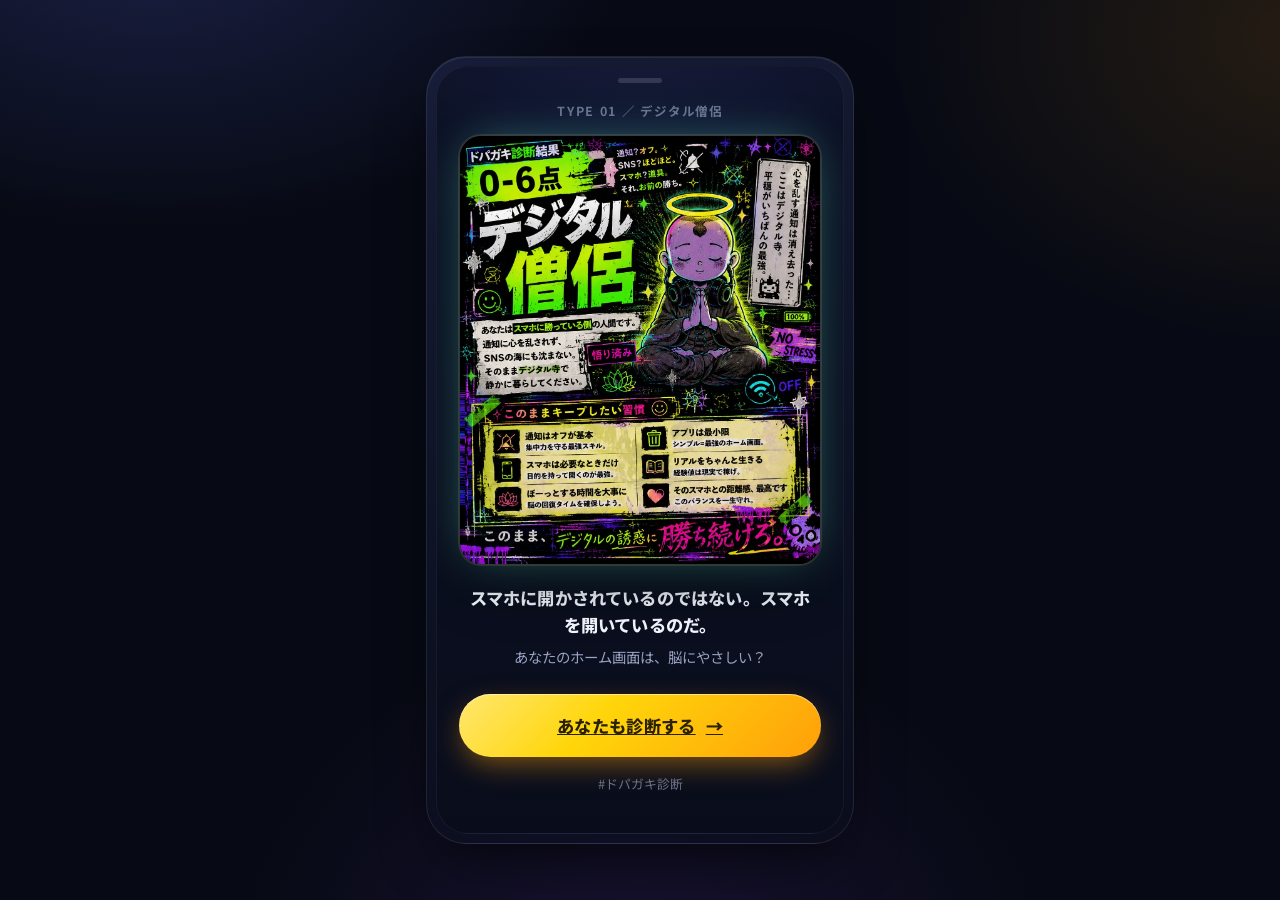
==== s/0.html @ 2a2da7fa "共有で結果画像を表示＋UI刷新＋僧侶の共有文を変更 - タイプ別シェアページ s/0-3.html を追加（結果画像OGPでSNSサムネ表示） - OGPカード og-result-*.jpg（120" ====
<!DOCTYPE html>
<html lang="ja">
<head>
  <meta charset="UTF-8" />
  <meta name="viewport" content="width=device-width, initial-scale=1.0" />
  <title>私は【デジタル僧侶】でした｜ドパガキ診断</title>
  <meta name="description" content="スマホに開かされているのではない。スマホを開いているのだ。 あなたのホーム画面は、脳にやさしい？全8問・約1分で診断。" />

  <!-- OGP / Twitterカード（このタイプの結果画像をサムネ表示） -->
  <meta property="og:type" content="article" />
  <meta property="og:title" content="私は【デジタル僧侶】でした｜ドパガキ診断" />
  <meta property="og:description" content="スマホに開かされているのではない。スマホを開いているのだ。 あなたのホーム画面は、脳にやさしい？全8問・約1分で診断。" />
  <meta property="og:url" content="https://tmk4men.github.io/dopagaki-shindan/s/0.html" />
  <meta property="og:image" content="https://tmk4men.github.io/dopagaki-shindan/og-result-0.jpg" />
  <meta property="og:image:type" content="image/jpeg" />
  <meta property="og:image:width" content="1200" />
  <meta property="og:image:height" content="630" />
  <meta property="og:site_name" content="ドパガキ診断" />
  <meta name="twitter:card" content="summary_large_image" />
  <meta name="twitter:title" content="私は【デジタル僧侶】でした｜ドパガキ診断" />
  <meta name="twitter:description" content="スマホに開かされているのではない。スマホを開いているのだ。 あなたのホーム画面は、脳にやさしい？全8問・約1分で診断。" />
  <meta name="twitter:image" content="https://tmk4men.github.io/dopagaki-shindan/og-result-0.jpg" />

  <link rel="preconnect" href="https://fonts.googleapis.com" />
  <link rel="preconnect" href="https://fonts.gstatic.com" crossorigin />
  <link href="https://fonts.googleapis.com/css2?family=Noto+Sans+JP:wght@400;500;700;900&display=swap" rel="stylesheet" />
  <link rel="stylesheet" href="../style.css" />
</head>
<body>
  <div class="phone-frame">
    <main class="app">
      <section class="screen screen--share">
        <span class="result-type-tag">TYPE 01 ／ デジタル僧侶</span>
        <div class="result-image-wrap" data-type="0">
          <img class="result-image" src="../result-0.jpg" alt="診断結果：デジタル僧侶" />
        </div>
        <p class="share-line">スマホに開かされているのではない。スマホを開いているのだ。</p>
        <p class="share-sub">あなたのホーム画面は、脳にやさしい？</p>
        <div class="result-actions">
          <a class="btn btn--primary" href="../index.html" style="text-align:center">あなたも診断する</a>
        </div>
        <p class="share-foot">#ドパガキ診断</p>
      </section>
    </main>
  </div>
</body>
</html>
---- style.css ----
/* ============================================
   ドパガキ診断 - style.css
   スマホファースト / プレミアムダークUI
   ============================================ */

:root {
  /* 背景・サーフェス */
  --bg: #070a14;
  --bg-soft: #0c1124;
  --surface: rgba(255, 255, 255, 0.045);
  --surface-2: rgba(255, 255, 255, 0.07);
  --border: rgba(255, 255, 255, 0.09);
  --border-strong: rgba(255, 255, 255, 0.16);

  /* アクセント */
  --accent: #ffd60a;
  --accent-2: #ff9f0a;
  --accent-grad: linear-gradient(135deg, #ffe770 0%, #ffd60a 38%, #ff9f0a 100%);
  --danger: #ff453a;

  /* テキスト */
  --text: #f4f6ff;
  --text-dim: #9aa3c4;
  --text-mute: #69718f;

  /* 形状・影 */
  --radius: 22px;
  --radius-sm: 15px;
  --shadow: 0 24px 60px -18px rgba(0, 0, 0, 0.75);
  --shadow-soft: 0 12px 32px -12px rgba(0, 0, 0, 0.6);
}

* {
  box-sizing: border-box;
  margin: 0;
  padding: 0;
}

html,
body {
  height: 100%;
}

body {
  font-family: "Noto Sans JP", "Hiragino Kaku Gothic ProN", "Hiragino Sans",
    -apple-system, BlinkMacSystemFont, "Segoe UI", Roboto, sans-serif;
  background:
    radial-gradient(820px 520px at 12% -8%, rgba(96, 110, 240, 0.22), transparent 58%),
    radial-gradient(760px 560px at 102% 4%, rgba(255, 159, 10, 0.12), transparent 55%),
    radial-gradient(700px 720px at 50% 116%, rgba(132, 68, 232, 0.16), transparent 60%),
    var(--bg);
  background-attachment: fixed;
  color: var(--text);
  min-height: 100%;
  display: flex;
  align-items: center;
  justify-content: center;
  padding: 20px 16px;
  line-height: 1.7;
  -webkit-font-smoothing: antialiased;
  text-rendering: optimizeLegibility;
}

/* ============================================
   端末風フレーム
   ============================================ */
.phone-frame {
  width: 100%;
  max-width: 428px;
  padding: 9px;
  border-radius: 40px;
  background: linear-gradient(165deg, rgba(34, 42, 80, 0.55), rgba(10, 14, 28, 0.6));
  border: 1px solid var(--border);
  box-shadow: var(--shadow), inset 0 1px 0 rgba(255, 255, 255, 0.08);
  -webkit-backdrop-filter: blur(22px);
  backdrop-filter: blur(22px);
}

.app {
  position: relative;
  width: 100%;
  min-height: 76vh;
  padding: 26px 14px 16px;
  border-radius: 32px;
  background:
    radial-gradient(120% 80% at 50% -20%, rgba(86, 98, 210, 0.16), transparent 55%),
    linear-gradient(180deg, #0d1227 0%, #090d1b 100%);
  border: 1px solid rgba(255, 255, 255, 0.05);
  overflow: hidden;
}

/* 上部のつまみ（モダンなシート風） */
.app::before {
  content: "";
  position: absolute;
  top: 11px;
  left: 50%;
  transform: translateX(-50%);
  width: 44px;
  height: 5px;
  border-radius: 999px;
  background: rgba(255, 255, 255, 0.14);
}

/* ============================================
   画面切り替え
   ============================================ */
.screen {
  width: 100%;
}

.screen[hidden] {
  display: none;
}

@keyframes fadeUp {
  from {
    opacity: 0;
    transform: translateY(16px);
  }
  to {
    opacity: 1;
    transform: translateY(0);
  }
}

.is-active,
.screen:not([hidden]) {
  animation: fadeUp 0.45s cubic-bezier(0.22, 0.9, 0.3, 1) both;
}

/* ============================================
   スタート画面
   ============================================ */
.screen--start {
  text-align: center;
  padding: 14px 18px 30px;
  position: relative;
}

/* 通知バッジ風の浮遊デコ */
.badge-deco {
  position: relative;
  height: 0;
}

.badge {
  position: absolute;
  display: inline-flex;
  align-items: center;
  justify-content: center;
  min-width: 32px;
  height: 32px;
  padding: 0 9px;
  background: linear-gradient(180deg, #ff6a5e, var(--danger));
  color: #fff;
  font-weight: 800;
  font-size: 0.82rem;
  border-radius: 999px;
  box-shadow: 0 6px 18px rgba(255, 69, 58, 0.5),
    inset 0 1px 0 rgba(255, 255, 255, 0.4);
  animation: pop 2.6s ease-in-out infinite;
}

.badge--1 {
  left: 7%;
  top: 2px;
  animation-delay: 0s;
}
.badge--2 {
  right: 9%;
  top: 0;
  animation-delay: 0.7s;
}
.badge--3 {
  right: 33%;
  top: 38px;
  animation-delay: 1.4s;
}

@keyframes pop {
  0%,
  100% {
    transform: scale(1) translateY(0);
  }
  50% {
    transform: scale(1.16) translateY(-3px);
  }
}

.kicker {
  display: inline-block;
  margin-top: 82px;
  padding: 6px 15px;
  font-size: 0.74rem;
  font-weight: 700;
  letter-spacing: 0.16em;
  color: var(--accent);
  background: rgba(255, 214, 10, 0.1);
  border: 1px solid rgba(255, 214, 10, 0.28);
  border-radius: 999px;
}

.title {
  font-size: 2.75rem;
  font-weight: 900;
  letter-spacing: 0.01em;
  line-height: 1.1;
  margin: 16px 0 18px;
}

.title__accent {
  position: relative;
  background: var(--accent-grad);
  -webkit-background-clip: text;
  background-clip: text;
  -webkit-text-fill-color: transparent;
  color: transparent;
}

.title__accent::after {
  content: "";
  position: absolute;
  top: -6px;
  right: -15px;
  width: 13px;
  height: 13px;
  background: var(--danger);
  border-radius: 50%;
  box-shadow: 0 0 14px var(--danger);
  animation: pop 2.6s ease-in-out infinite;
}

.main-copy {
  font-size: 1.16rem;
  font-weight: 700;
  margin-bottom: 14px;
}

.sub-copy {
  font-size: 0.97rem;
  color: var(--text-dim);
  margin-bottom: 34px;
}

.meta-note {
  margin-top: 16px;
  font-size: 0.82rem;
  color: var(--text-mute);
  letter-spacing: 0.02em;
}

/* ============================================
   ボタン共通
   ============================================ */
.btn {
  display: inline-block;
  width: 100%;
  border: none;
  border-radius: 999px;
  font-size: 1.08rem;
  font-weight: 800;
  letter-spacing: 0.02em;
  padding: 17px 20px;
  cursor: pointer;
  transition: transform 0.12s cubic-bezier(0.3, 0.8, 0.3, 1),
    box-shadow 0.2s ease, filter 0.2s ease;
  -webkit-tap-highlight-color: transparent;
}

.btn:active {
  transform: scale(0.965);
}

.btn:focus-visible {
  outline: 3px solid var(--accent);
  outline-offset: 3px;
}

.btn--primary {
  position: relative;
  color: #2a2100;
  background: var(--accent-grad);
  box-shadow: 0 10px 30px -6px rgba(255, 159, 10, 0.55),
    inset 0 1px 0 rgba(255, 255, 255, 0.5);
}

.btn--primary::after {
  content: "→";
  margin-left: 10px;
  font-weight: 900;
}

.btn--primary:hover {
  filter: brightness(1.05);
  box-shadow: 0 14px 38px -6px rgba(255, 159, 10, 0.7),
    inset 0 1px 0 rgba(255, 255, 255, 0.5);
}

/* ============================================
   質問画面
   ============================================ */
.screen--quiz {
  padding: 6px 6px 4px;
}

.quiz-header {
  display: flex;
  align-items: center;
  gap: 13px;
  margin-bottom: 20px;
  padding: 0 6px;
}

.progress {
  flex: 1;
  height: 10px;
  background: rgba(255, 255, 255, 0.07);
  border-radius: 999px;
  overflow: hidden;
  box-shadow: inset 0 1px 2px rgba(0, 0, 0, 0.4);
}

.progress__bar {
  height: 100%;
  width: 12.5%;
  background: var(--accent-grad);
  border-radius: 999px;
  box-shadow: 0 0 12px rgba(255, 184, 10, 0.6);
  transition: width 0.45s cubic-bezier(0.22, 0.9, 0.3, 1);
}

.quiz-count {
  font-size: 0.92rem;
  font-weight: 800;
  color: var(--text-mute);
  white-space: nowrap;
}

.quiz-count #current-num {
  color: var(--accent);
  font-size: 1.22rem;
}

.card {
  position: relative;
  background: linear-gradient(180deg, var(--surface-2), var(--surface));
  border: 1px solid var(--border);
  border-radius: var(--radius);
  padding: 24px 19px 22px;
  box-shadow: var(--shadow-soft);
  -webkit-backdrop-filter: blur(8px);
  backdrop-filter: blur(8px);
}

/* 戻るボタン */
.back-btn {
  background: transparent;
  border: none;
  color: var(--text-mute);
  font-size: 0.9rem;
  font-weight: 700;
  padding: 4px 4px 12px;
  margin: -4px 0 2px;
  cursor: pointer;
  -webkit-tap-highlight-color: transparent;
  transition: color 0.15s ease, transform 0.1s ease;
}

.back-btn[hidden] {
  display: none;
}

.back-btn:hover {
  color: var(--accent);
}

.back-btn:active {
  transform: scale(0.94);
}

.back-btn:focus-visible {
  outline: 3px solid var(--accent);
  outline-offset: 2px;
  border-radius: 8px;
}

.card__q-label {
  display: inline-block;
  background: var(--accent-grad);
  color: #2a2100;
  font-weight: 900;
  font-size: 0.86rem;
  letter-spacing: 0.04em;
  padding: 4px 15px;
  border-radius: 999px;
  margin-bottom: 16px;
  box-shadow: 0 4px 14px -4px rgba(255, 159, 10, 0.6);
}

.card__question {
  font-size: 1.32rem;
  font-weight: 800;
  line-height: 1.5;
  margin-bottom: 22px;
  letter-spacing: 0.01em;
}

/* 選択肢 */
.options {
  display: flex;
  flex-direction: column;
  gap: 11px;
  counter-reset: opt;
}

.option {
  position: relative;
  display: flex;
  align-items: center;
  gap: 13px;
  width: 100%;
  text-align: left;
  background: linear-gradient(180deg, rgba(255, 255, 255, 0.05), rgba(255, 255, 255, 0.018));
  color: var(--text);
  border: 1px solid var(--border);
  border-radius: var(--radius-sm);
  padding: 15px 16px;
  font-size: 1rem;
  font-weight: 600;
  line-height: 1.45;
  cursor: pointer;
  transition: transform 0.12s ease, border-color 0.18s ease,
    background 0.18s ease, box-shadow 0.18s ease;
  -webkit-tap-highlight-color: transparent;
}

/* A/B/C/D マーカー */
.option::before {
  counter-increment: opt;
  content: counter(opt, upper-alpha);
  flex: 0 0 auto;
  display: inline-flex;
  align-items: center;
  justify-content: center;
  width: 27px;
  height: 27px;
  border-radius: 9px;
  background: rgba(255, 255, 255, 0.08);
  border: 1px solid var(--border);
  font-size: 0.82rem;
  font-weight: 800;
  color: var(--text-dim);
  transition: all 0.18s ease;
}

.option:hover {
  border-color: rgba(255, 214, 10, 0.45);
  background: linear-gradient(180deg, rgba(255, 214, 10, 0.08), rgba(255, 255, 255, 0.02));
  transform: translateY(-1px);
}

.option:active,
.option.is-pressed {
  transform: scale(0.985);
  background: var(--accent-grad);
  color: #2a2100;
  border-color: transparent;
  box-shadow: 0 10px 26px -8px rgba(255, 159, 10, 0.6);
}

.option.is-pressed::before,
.option:active::before {
  background: rgba(42, 33, 0, 0.18);
  border-color: transparent;
  color: #2a2100;
}

.option:focus-visible {
  outline: 3px solid var(--accent);
  outline-offset: 2px;
}

/* ============================================
   結果画面
   ============================================ */
.screen--result {
  padding: 6px 6px 18px;
}

.result-type-tag {
  display: block;
  text-align: center;
  font-size: 0.78rem;
  font-weight: 700;
  letter-spacing: 0.14em;
  color: var(--text-mute);
  margin-bottom: 12px;
}

/* 結果画像（タイプごとの1枚絵） */
.result-image-wrap {
  position: relative;
  border-radius: var(--radius);
  overflow: hidden;
  line-height: 0;
  border: 1px solid var(--border-strong);
  box-shadow: 0 0 0 1px rgba(255, 214, 10, 0.12),
    0 0 50px -14px var(--type-glow, rgba(255, 214, 10, 0.5)), var(--shadow);
  animation: resultPop 0.6s cubic-bezier(0.18, 1.4, 0.4, 1) both;
}

/* タイプ別グロー */
.result-image-wrap[data-type="0"] { --type-glow: rgba(94, 234, 212, 0.55); }
.result-image-wrap[data-type="1"] { --type-glow: rgba(125, 211, 252, 0.55); }
.result-image-wrap[data-type="2"] { --type-glow: rgba(255, 184, 76, 0.6); }
.result-image-wrap[data-type="3"] { --type-glow: rgba(255, 92, 92, 0.65); }

.result-image {
  display: block;
  width: 100%;
  height: auto;
}

@keyframes resultPop {
  0% {
    opacity: 0;
    transform: scale(0.86) translateY(12px);
  }
  60% {
    opacity: 1;
    transform: scale(1.02);
  }
  100% {
    opacity: 1;
    transform: scale(1) translateY(0);
  }
}

.result-actions {
  display: flex;
  flex-direction: column;
  gap: 11px;
  margin-top: 22px;
}

.btn--share {
  display: inline-flex;
  align-items: center;
  justify-content: center;
  gap: 9px;
  background: #000;
  color: #fff;
  border: 1px solid rgba(255, 255, 255, 0.22);
  box-shadow: var(--shadow-soft);
}

.btn--share .x-logo {
  width: 18px;
  height: 18px;
  fill: #fff;
}

.btn--share:hover {
  background: #15151a;
  border-color: rgba(255, 255, 255, 0.4);
}

.btn--retry {
  background: var(--surface-2);
  color: var(--text);
  border: 1px solid var(--border);
}

.btn--retry:hover {
  background: var(--surface);
  border-color: var(--border-strong);
}

.result-hash {
  text-align: center;
  margin-top: 18px;
  font-weight: 800;
  font-size: 0.95rem;
  letter-spacing: 0.05em;
  background: var(--accent-grad);
  -webkit-background-clip: text;
  background-clip: text;
  -webkit-text-fill-color: transparent;
  color: transparent;
}

/* ============================================
   レスポンシブ（やや大きい画面）
   ============================================ */
@media (min-width: 480px) {
  .title {
    font-size: 3.1rem;
  }
  .card__question {
    font-size: 1.42rem;
  }
}

/* ============================================
   シェア用ランディング（s/N.html）
   ============================================ */
.screen--share {
  padding: 8px 8px 22px;
  text-align: center;
}

.share-line {
  font-size: 1.08rem;
  font-weight: 800;
  line-height: 1.55;
  margin: 20px 6px 6px;
  letter-spacing: 0.01em;
}

.share-sub {
  font-size: 0.9rem;
  color: var(--text-dim);
  margin-bottom: 24px;
}

.share-cta {
  text-align: left;
}

.share-foot {
  margin-top: 16px;
  font-size: 0.8rem;
  color: var(--text-mute);
}

/* モーション控えめ設定を尊重 */
@media (prefers-reduced-motion: reduce) {
  *,
  *::before,
  *::after {
    animation-duration: 0.001ms !important;
    animation-iteration-count: 1 !important;
    transition-duration: 0.001ms !important;
  }
}
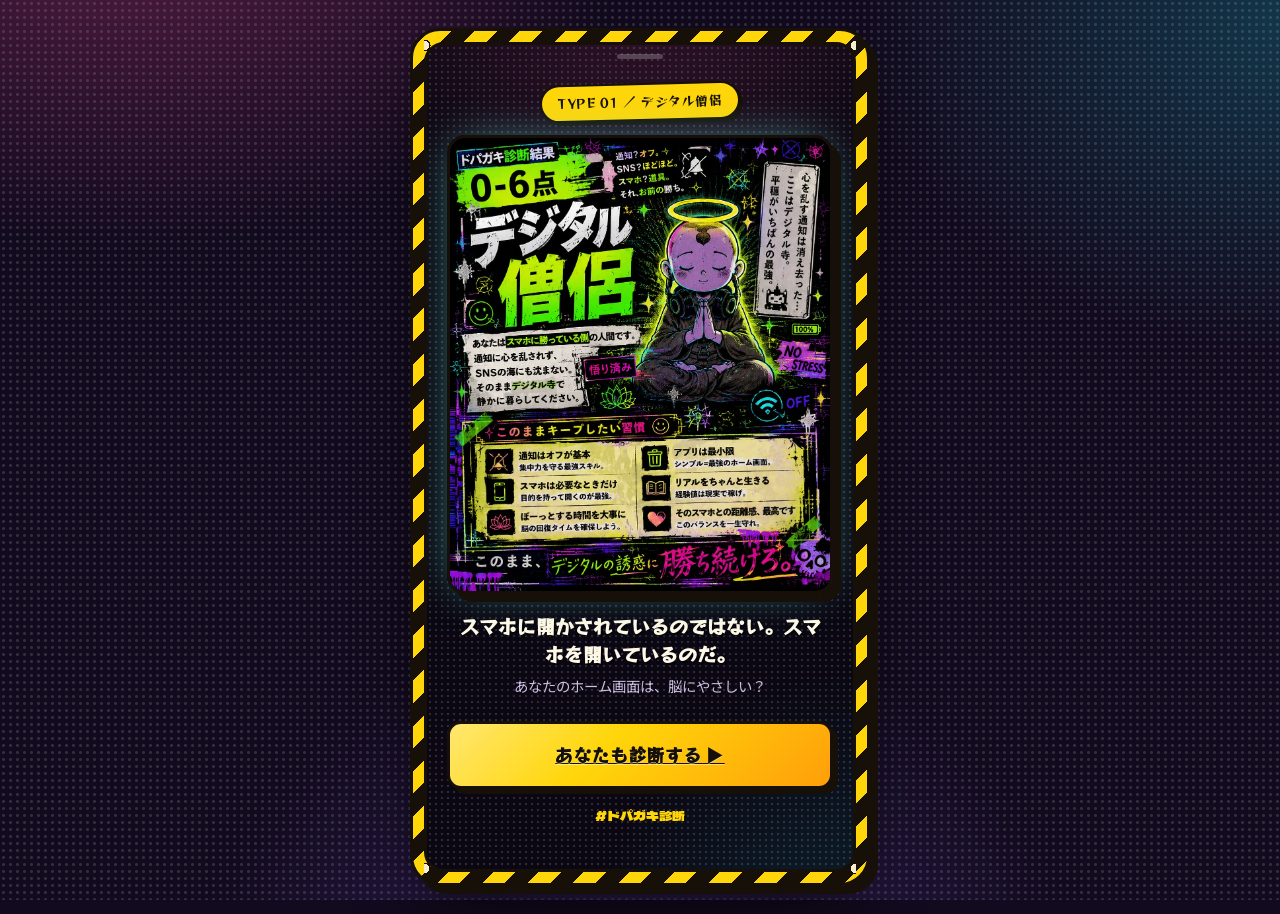
==== commit 470f2ad0: "結果画面にnote導線追加＋UIを劇画ハザード調に全面刷新＋レスポンシブ対応 - 「ドパガキ改善法はこちら」noteボタンを結果画面に追加 - 平面的UIを廃し、警告テープ・網点・厚塗りハードシャドウ" ====
--- a/s/0.html
+++ b/s/0.html
@@ -23,7 +23,7 @@
 
   <link rel="preconnect" href="https://fonts.googleapis.com" />
   <link rel="preconnect" href="https://fonts.gstatic.com" crossorigin />
-  <link href="https://fonts.googleapis.com/css2?family=Noto+Sans+JP:wght@400;500;700;900&display=swap" rel="stylesheet" />
+  <link href="https://fonts.googleapis.com/css2?family=Dela+Gothic+One&family=Reggae+One&family=RocknRoll+One&family=Noto+Sans+JP:wght@400;500;700;900&display=swap" rel="stylesheet" />
   <link rel="stylesheet" href="../style.css" />
 </head>
 <body>
--- a/style.css
+++ b/style.css
@@ -1,33 +1,57 @@
 /* ============================================
    ドパガキ診断 - style.css
-   スマホファースト / プレミアムダークUI
+   劇画ハザード・ポップ / マンガ的マキシマリズム
+   ＝ ごちゃごちゃ・厚塗り・警告テープ・網点
    ============================================ */
 
 :root {
-  /* 背景・サーフェス */
-  --bg: #070a14;
-  --bg-soft: #0c1124;
-  --surface: rgba(255, 255, 255, 0.045);
-  --surface-2: rgba(255, 255, 255, 0.07);
-  --border: rgba(255, 255, 255, 0.09);
-  --border-strong: rgba(255, 255, 255, 0.16);
-
-  /* アクセント */
-  --accent: #ffd60a;
-  --accent-2: #ff9f0a;
-  --accent-grad: linear-gradient(135deg, #ffe770 0%, #ffd60a 38%, #ff9f0a 100%);
-  --danger: #ff453a;
-
-  /* テキスト */
-  --text: #f4f6ff;
-  --text-dim: #9aa3c4;
-  --text-mute: #69718f;
-
-  /* 形状・影 */
-  --radius: 22px;
-  --radius-sm: 15px;
-  --shadow: 0 24px 60px -18px rgba(0, 0, 0, 0.75);
-  --shadow-soft: 0 12px 32px -12px rgba(0, 0, 0, 0.6);
+  /* ---- インク&紙（マンガ誌面） ---- */
+  --ink: #161009;          /* 太い黒インク（warm black） */
+  --ink-soft: #2b2114;
+  --paper: #f6ecd2;        /* クリーム紙 */
+  --paper-2: #fff8e6;
+  --paper-line: #e3d4ad;
+
+  /* ---- どぎついポップ色 ---- */
+  --hazard: #ffd60a;       /* 警告イエロー */
+  --hazard-2: #ff9f0a;     /* オレンジ */
+  --red: #ff2742;          /* 警告レッド */
+  --red-deep: #c40d24;
+  --cyan: #16d6e8;         /* 電子シアン */
+  --pink: #ff4fa3;         /* どぱみんピンク */
+  --purple: #8b5cf6;
+  --lime: #b6ff3c;
+
+  --accent: var(--hazard);
+  --accent-grad: linear-gradient(135deg, #ffe770 0%, #ffd60a 40%, #ff9f0a 100%);
+
+  /* ---- ダーク画面（端末の中身） ---- */
+  --scr-bg: #0a0712;
+  --scr-bg-2: #140a1f;
+  --text: #fff7ea;
+  --text-dim: #cdbfe0;
+  --text-mute: #8d7fa6;
+
+  /* ---- 形・影（厚みのある劇画シャドウ） ---- */
+  --radius: 18px;
+  --radius-sm: 13px;
+  --line: 3px;                                 /* 太い輪郭線 */
+  --hard: 5px 5px 0 var(--ink);               /* ハードシャドウ（ステッカー感） */
+  --hard-lg: 8px 8px 0 var(--ink);
+
+  /* ---- 反復パターン素材 ---- */
+  --tape: repeating-linear-gradient(-45deg,
+      var(--hazard) 0 16px, var(--ink) 16px 32px);
+  --tape-red: repeating-linear-gradient(-45deg,
+      var(--red) 0 16px, #1a1208 16px 32px);
+  --halftone-dark: radial-gradient(rgba(255, 255, 255, 0.14) 1.3px, transparent 1.6px);
+  --halftone-ink: radial-gradient(rgba(22, 16, 9, 0.16) 1.3px, transparent 1.6px);
+
+  --font-display: "Dela Gothic One", "Noto Sans JP", sans-serif;
+  --font-accent: "Reggae One", "Noto Sans JP", sans-serif;
+  --font-pop: "RocknRoll One", "Noto Sans JP", sans-serif;
+  --font-body: "Noto Sans JP", "Hiragino Kaku Gothic ProN", "Hiragino Sans",
+    -apple-system, BlinkMacSystemFont, "Segoe UI", Roboto, sans-serif;
 }
 
 * {
@@ -38,90 +62,104 @@
 
 html,
 body {
-  height: 100%;
+  min-height: 100%;
 }
 
 body {
-  font-family: "Noto Sans JP", "Hiragino Kaku Gothic ProN", "Hiragino Sans",
-    -apple-system, BlinkMacSystemFont, "Segoe UI", Roboto, sans-serif;
-  background:
-    radial-gradient(820px 520px at 12% -8%, rgba(96, 110, 240, 0.22), transparent 58%),
-    radial-gradient(760px 560px at 102% 4%, rgba(255, 159, 10, 0.12), transparent 55%),
-    radial-gradient(700px 720px at 50% 116%, rgba(132, 68, 232, 0.16), transparent 60%),
-    var(--bg);
-  background-attachment: fixed;
+  font-family: var(--font-body);
   color: var(--text);
-  min-height: 100%;
+  line-height: 1.7;
+  -webkit-font-smoothing: antialiased;
+  text-rendering: optimizeLegibility;
+
   display: flex;
   align-items: center;
   justify-content: center;
-  padding: 20px 16px;
-  line-height: 1.7;
-  -webkit-font-smoothing: antialiased;
-  text-rendering: optimizeLegibility;
-}
-
-/* ============================================
-   端末風フレーム
+  padding: clamp(8px, 3vw, 28px);
+
+  /* どぎついマンガ背景：放射グロー＋網点＋ベタ */
+  background-color: #120a1e;
+  background-image:
+    radial-gradient(900px 600px at 10% -10%, rgba(255, 79, 163, 0.28), transparent 56%),
+    radial-gradient(820px 620px at 102% 2%, rgba(22, 214, 232, 0.22), transparent 55%),
+    radial-gradient(760px 760px at 50% 118%, rgba(139, 92, 246, 0.30), transparent 60%),
+    var(--halftone-dark);
+  background-size: auto, auto, auto, 7px 7px;
+  background-attachment: fixed;
+}
+
+/* ============================================
+   端末風フレーム ＝ 警告テープで縁取り
    ============================================ */
 .phone-frame {
+  position: relative;
   width: 100%;
-  max-width: 428px;
-  padding: 9px;
-  border-radius: 40px;
-  background: linear-gradient(165deg, rgba(34, 42, 80, 0.55), rgba(10, 14, 28, 0.6));
-  border: 1px solid var(--border);
-  box-shadow: var(--shadow), inset 0 1px 0 rgba(255, 255, 255, 0.08);
-  -webkit-backdrop-filter: blur(22px);
-  backdrop-filter: blur(22px);
-}
+  max-width: 430px;
+  padding: clamp(8px, 2.4vw, 11px);
+  border-radius: 30px;
+  background: var(--tape);            /* 黄×黒のハザードテープ */
+  border: var(--line) solid var(--ink);
+  box-shadow: var(--hard-lg),
+    0 30px 70px -20px rgba(0, 0, 0, 0.8);
+}
+
+/* フレーム上下のリベット風ドット（左右に振り分け） */
+.phone-frame::before,
+.phone-frame::after {
+  content: "";
+  position: absolute;
+  left: 11px;
+  right: 11px;
+  height: 11px;
+  z-index: 3;
+  pointer-events: none;
+  background:
+    radial-gradient(circle at left center, var(--paper) 0 5px, var(--ink) 5px 6.5px, transparent 6.5px),
+    radial-gradient(circle at right center, var(--paper) 0 5px, var(--ink) 5px 6.5px, transparent 6.5px);
+  background-repeat: no-repeat;
+}
+.phone-frame::before { top: 9px; }
+.phone-frame::after  { bottom: 9px; }
 
 .app {
   position: relative;
   width: 100%;
-  min-height: 76vh;
-  padding: 26px 14px 16px;
-  border-radius: 32px;
-  background:
-    radial-gradient(120% 80% at 50% -20%, rgba(86, 98, 210, 0.16), transparent 55%),
-    linear-gradient(180deg, #0d1227 0%, #090d1b 100%);
-  border: 1px solid rgba(255, 255, 255, 0.05);
+  min-height: 74vh;
+  padding: clamp(20px, 5vw, 28px) clamp(12px, 4vw, 18px) clamp(14px, 4vw, 20px);
+  border-radius: 20px;
+  border: var(--line) solid var(--ink);
   overflow: hidden;
-}
-
-/* 上部のつまみ（モダンなシート風） */
+  background-color: var(--scr-bg);
+  background-image:
+    radial-gradient(130% 90% at 50% -18%, rgba(255, 79, 163, 0.20), transparent 55%),
+    radial-gradient(120% 80% at 100% 120%, rgba(22, 214, 232, 0.16), transparent 55%),
+    var(--halftone-dark);
+  background-size: auto, auto, 6px 6px;
+}
+
+/* シート風つまみ */
 .app::before {
   content: "";
   position: absolute;
-  top: 11px;
+  top: 9px;
   left: 50%;
   transform: translateX(-50%);
-  width: 44px;
+  width: 46px;
   height: 5px;
   border-radius: 999px;
-  background: rgba(255, 255, 255, 0.14);
+  background: rgba(255, 255, 255, 0.22);
+  z-index: 2;
 }
 
 /* ============================================
    画面切り替え
    ============================================ */
-.screen {
-  width: 100%;
-}
-
-.screen[hidden] {
-  display: none;
-}
+.screen { width: 100%; }
+.screen[hidden] { display: none; }
 
 @keyframes fadeUp {
-  from {
-    opacity: 0;
-    transform: translateY(16px);
-  }
-  to {
-    opacity: 1;
-    transform: translateY(0);
-  }
+  from { opacity: 0; transform: translateY(18px); }
+  to   { opacity: 1; transform: translateY(0); }
 }
 
 .is-active,
@@ -129,16 +167,34 @@
   animation: fadeUp 0.45s cubic-bezier(0.22, 0.9, 0.3, 1) both;
 }
 
+/* ステッカー風の斜めスタンプ（共通） */
+.stamp {
+  position: absolute;
+  z-index: 5;
+  font-family: var(--font-accent);
+  font-size: 0.82rem;
+  line-height: 1.05;
+  text-align: center;
+  color: var(--paper);
+  background: var(--red);
+  padding: 7px 11px;
+  border: 2.5px solid var(--ink);
+  border-radius: 6px;
+  box-shadow: 3px 3px 0 var(--ink);
+  text-shadow: 0 1px 0 rgba(0, 0, 0, 0.35);
+  pointer-events: none;
+}
+
 /* ============================================
    スタート画面
    ============================================ */
 .screen--start {
   text-align: center;
-  padding: 14px 18px 30px;
-  position: relative;
-}
-
-/* 通知バッジ風の浮遊デコ */
+  padding: clamp(8px, 3vw, 16px) clamp(6px, 3vw, 16px) 30px;
+  position: relative;
+}
+
+/* 通知バッジ風の浮遊デコ（ごちゃごちゃ感の主役） */
 .badge-deco {
   position: relative;
   height: 0;
@@ -149,268 +205,289 @@
   display: inline-flex;
   align-items: center;
   justify-content: center;
-  min-width: 32px;
-  height: 32px;
-  padding: 0 9px;
-  background: linear-gradient(180deg, #ff6a5e, var(--danger));
+  min-width: 34px;
+  height: 34px;
+  padding: 0 10px;
+  font-family: var(--font-display);
+  font-size: 0.86rem;
   color: #fff;
-  font-weight: 800;
-  font-size: 0.82rem;
-  border-radius: 999px;
-  box-shadow: 0 6px 18px rgba(255, 69, 58, 0.5),
-    inset 0 1px 0 rgba(255, 255, 255, 0.4);
+  background: linear-gradient(180deg, #ff6a5e, var(--red));
+  border: 2.5px solid var(--ink);
+  border-radius: 999px;
+  box-shadow: 3px 3px 0 var(--ink);
   animation: pop 2.6s ease-in-out infinite;
-}
-
-.badge--1 {
-  left: 7%;
-  top: 2px;
-  animation-delay: 0s;
-}
-.badge--2 {
-  right: 9%;
-  top: 0;
-  animation-delay: 0.7s;
-}
-.badge--3 {
-  right: 33%;
-  top: 38px;
-  animation-delay: 1.4s;
-}
+  z-index: 4;
+}
+
+.badge--1 { left: 3%;  top: -2px; transform: rotate(-8deg); animation-delay: 0s; }
+.badge--2 { right: 4%; top: -6px; transform: rotate(7deg);  animation-delay: 0.7s;
+  background: linear-gradient(180deg, #3ee0ef, var(--cyan)); color: var(--ink); }
+.badge--3 { right: 26%; top: 40px; transform: rotate(-5deg); animation-delay: 1.4s;
+  background: linear-gradient(180deg, #ff8cc4, var(--pink)); }
 
 @keyframes pop {
-  0%,
-  100% {
-    transform: scale(1) translateY(0);
-  }
-  50% {
-    transform: scale(1.16) translateY(-3px);
-  }
+  0%, 100% { transform: scale(1) translateY(0) rotate(var(--rot, 0deg)); }
+  50%      { transform: scale(1.16) translateY(-3px) rotate(var(--rot, 0deg)); }
+}
+
+/* スタート左上の警告スタンプ */
+.screen--start .stamp--warn {
+  top: -2px;
+  left: -4px;
+  transform: rotate(-12deg);
+  background: var(--hazard);
+  color: var(--ink);
 }
 
 .kicker {
   display: inline-block;
-  margin-top: 82px;
-  padding: 6px 15px;
-  font-size: 0.74rem;
-  font-weight: 700;
-  letter-spacing: 0.16em;
-  color: var(--accent);
-  background: rgba(255, 214, 10, 0.1);
-  border: 1px solid rgba(255, 214, 10, 0.28);
-  border-radius: 999px;
+  margin-top: 70px;
+  padding: 7px 16px;
+  font-family: var(--font-accent);
+  font-size: 0.72rem;
+  letter-spacing: 0.12em;
+  color: var(--ink);
+  background: var(--hazard);
+  border: 2.5px solid var(--ink);
+  border-radius: 999px;
+  box-shadow: 3px 3px 0 var(--ink);
+  transform: rotate(-1.5deg);
 }
 
 .title {
-  font-size: 2.75rem;
-  font-weight: 900;
-  letter-spacing: 0.01em;
-  line-height: 1.1;
-  margin: 16px 0 18px;
+  font-family: var(--font-display);
+  font-size: clamp(2.6rem, 13vw, 3.6rem);
+  font-weight: 400;
+  line-height: 1.02;
+  letter-spacing: 0.005em;
+  margin: 20px 0 18px;
+  color: var(--paper-2);
+  /* 多重アウトラインで劇画タイトル */
+  text-shadow:
+    3px 3px 0 var(--ink),
+    -2px -2px 0 var(--ink),
+    2px -2px 0 var(--ink),
+    -2px 2px 0 var(--ink),
+    7px 7px 0 var(--red);
 }
 
 .title__accent {
-  position: relative;
-  background: var(--accent-grad);
-  -webkit-background-clip: text;
-  background-clip: text;
-  -webkit-text-fill-color: transparent;
-  color: transparent;
+  color: var(--hazard);
+  position: relative;
 }
 
 .title__accent::after {
   content: "";
   position: absolute;
-  top: -6px;
-  right: -15px;
-  width: 13px;
-  height: 13px;
-  background: var(--danger);
+  top: -4px;
+  right: -16px;
+  width: 14px;
+  height: 14px;
+  background: var(--red);
+  border: 2.5px solid var(--ink);
   border-radius: 50%;
-  box-shadow: 0 0 14px var(--danger);
   animation: pop 2.6s ease-in-out infinite;
 }
 
 .main-copy {
-  font-size: 1.16rem;
+  font-family: var(--font-pop);
+  font-size: clamp(1.06rem, 4.6vw, 1.24rem);
   font-weight: 700;
   margin-bottom: 14px;
+  color: var(--paper-2);
+  text-shadow: 2px 2px 0 rgba(0, 0, 0, 0.5);
 }
 
 .sub-copy {
-  font-size: 0.97rem;
+  font-size: 0.96rem;
+  font-weight: 500;
   color: var(--text-dim);
-  margin-bottom: 34px;
+  margin-bottom: 32px;
 }
 
 .meta-note {
   margin-top: 16px;
-  font-size: 0.82rem;
-  color: var(--text-mute);
-  letter-spacing: 0.02em;
-}
-
-/* ============================================
-   ボタン共通
+  font-family: var(--font-accent);
+  font-size: 0.8rem;
+  color: var(--hazard);
+  letter-spacing: 0.04em;
+}
+
+/* ============================================
+   ボタン共通 ＝ 厚塗りステッカーボタン
    ============================================ */
 .btn {
   display: inline-block;
   width: 100%;
-  border: none;
-  border-radius: 999px;
-  font-size: 1.08rem;
-  font-weight: 800;
+  font-family: var(--font-pop);
+  font-size: clamp(1rem, 4.4vw, 1.1rem);
+  font-weight: 700;
   letter-spacing: 0.02em;
-  padding: 17px 20px;
+  padding: 16px 20px;
   cursor: pointer;
-  transition: transform 0.12s cubic-bezier(0.3, 0.8, 0.3, 1),
-    box-shadow 0.2s ease, filter 0.2s ease;
+  border: var(--line) solid var(--ink);
+  border-radius: 14px;
+  box-shadow: var(--hard);
+  transition: transform 0.1s cubic-bezier(0.3, 0.8, 0.3, 1),
+    box-shadow 0.1s ease, filter 0.2s ease;
   -webkit-tap-highlight-color: transparent;
 }
 
+.btn:hover { filter: brightness(1.04); }
+
+/* 押すと沈み込んでハードシャドウが消える */
 .btn:active {
-  transform: scale(0.965);
+  transform: translate(4px, 4px);
+  box-shadow: 1px 1px 0 var(--ink);
 }
 
 .btn:focus-visible {
-  outline: 3px solid var(--accent);
+  outline: 3px dashed var(--ink);
   outline-offset: 3px;
 }
 
 .btn--primary {
   position: relative;
-  color: #2a2100;
+  color: var(--ink);
   background: var(--accent-grad);
-  box-shadow: 0 10px 30px -6px rgba(255, 159, 10, 0.55),
-    inset 0 1px 0 rgba(255, 255, 255, 0.5);
+  text-shadow: 0 1px 0 rgba(255, 255, 255, 0.45);
 }
 
 .btn--primary::after {
-  content: "→";
-  margin-left: 10px;
-  font-weight: 900;
-}
-
-.btn--primary:hover {
-  filter: brightness(1.05);
-  box-shadow: 0 14px 38px -6px rgba(255, 159, 10, 0.7),
-    inset 0 1px 0 rgba(255, 255, 255, 0.5);
+  content: " ▶";
+  font-family: var(--font-display);
 }
 
 /* ============================================
    質問画面
    ============================================ */
-.screen--quiz {
-  padding: 6px 6px 4px;
-}
+.screen--quiz { padding: 4px 2px 4px; }
 
 .quiz-header {
   display: flex;
   align-items: center;
-  gap: 13px;
-  margin-bottom: 20px;
-  padding: 0 6px;
+  gap: 12px;
+  margin: 6px 0 18px;
+  padding: 0 4px;
 }
 
 .progress {
   flex: 1;
-  height: 10px;
-  background: rgba(255, 255, 255, 0.07);
+  height: 16px;
+  background: var(--scr-bg-2);
+  border: 2.5px solid var(--ink);
   border-radius: 999px;
   overflow: hidden;
-  box-shadow: inset 0 1px 2px rgba(0, 0, 0, 0.4);
+  box-shadow: inset 0 2px 3px rgba(0, 0, 0, 0.5);
 }
 
 .progress__bar {
   height: 100%;
   width: 12.5%;
   background: var(--accent-grad);
-  border-radius: 999px;
-  box-shadow: 0 0 12px rgba(255, 184, 10, 0.6);
+  background-image: var(--accent-grad),
+    repeating-linear-gradient(45deg, rgba(255, 255, 255, 0.25) 0 6px, transparent 6px 12px);
+  border-radius: 999px;
   transition: width 0.45s cubic-bezier(0.22, 0.9, 0.3, 1);
 }
 
 .quiz-count {
-  font-size: 0.92rem;
-  font-weight: 800;
-  color: var(--text-mute);
+  font-family: var(--font-display);
+  font-size: 0.86rem;
+  color: var(--text-dim);
   white-space: nowrap;
 }
 
 .quiz-count #current-num {
-  color: var(--accent);
-  font-size: 1.22rem;
+  color: var(--hazard);
+  font-size: 1.3rem;
+  text-shadow: 2px 2px 0 var(--ink);
 }
 
 .card {
   position: relative;
-  background: linear-gradient(180deg, var(--surface-2), var(--surface));
-  border: 1px solid var(--border);
+  background-color: var(--paper);
+  background-image: var(--halftone-ink);
+  background-size: 7px 7px;
+  border: var(--line) solid var(--ink);
   border-radius: var(--radius);
-  padding: 24px 19px 22px;
-  box-shadow: var(--shadow-soft);
-  -webkit-backdrop-filter: blur(8px);
-  backdrop-filter: blur(8px);
+  padding: 22px 18px 22px;
+  box-shadow: var(--hard-lg);
+  color: var(--ink);
+}
+
+/* カード上辺の警告テープ帯 */
+.card::before {
+  content: "";
+  position: absolute;
+  top: -3px;
+  left: 24px;
+  right: 24px;
+  height: 8px;
+  background: var(--tape);
+  border: 2.5px solid var(--ink);
+  border-radius: 999px;
+  transform: rotate(-1deg);
 }
 
 /* 戻るボタン */
 .back-btn {
-  background: transparent;
-  border: none;
-  color: var(--text-mute);
-  font-size: 0.9rem;
+  background: var(--paper-2);
+  border: 2.5px solid var(--ink);
+  color: var(--ink);
+  font-family: var(--font-pop);
+  font-size: 0.84rem;
   font-weight: 700;
-  padding: 4px 4px 12px;
-  margin: -4px 0 2px;
+  padding: 5px 12px;
+  margin: 4px 0 14px;
+  border-radius: 999px;
+  box-shadow: 2px 2px 0 var(--ink);
   cursor: pointer;
   -webkit-tap-highlight-color: transparent;
-  transition: color 0.15s ease, transform 0.1s ease;
-}
-
-.back-btn[hidden] {
-  display: none;
-}
-
-.back-btn:hover {
-  color: var(--accent);
-}
+  transition: transform 0.1s ease, box-shadow 0.1s ease;
+}
+
+.back-btn[hidden] { display: none; }
 
 .back-btn:active {
-  transform: scale(0.94);
+  transform: translate(2px, 2px);
+  box-shadow: 0 0 0 var(--ink);
 }
 
 .back-btn:focus-visible {
-  outline: 3px solid var(--accent);
+  outline: 3px dashed var(--ink);
   outline-offset: 2px;
-  border-radius: 8px;
 }
 
 .card__q-label {
   display: inline-block;
-  background: var(--accent-grad);
-  color: #2a2100;
-  font-weight: 900;
-  font-size: 0.86rem;
-  letter-spacing: 0.04em;
-  padding: 4px 15px;
+  font-family: var(--font-display);
+  background: var(--red);
+  color: var(--paper-2);
+  font-size: 0.9rem;
+  letter-spacing: 0.02em;
+  padding: 5px 16px;
+  border: 2.5px solid var(--ink);
   border-radius: 999px;
   margin-bottom: 16px;
-  box-shadow: 0 4px 14px -4px rgba(255, 159, 10, 0.6);
+  box-shadow: 3px 3px 0 var(--ink);
+  transform: rotate(-2deg);
 }
 
 .card__question {
-  font-size: 1.32rem;
-  font-weight: 800;
-  line-height: 1.5;
-  margin-bottom: 22px;
-  letter-spacing: 0.01em;
-}
-
-/* 選択肢 */
+  font-family: var(--font-pop);
+  font-size: clamp(1.24rem, 5.4vw, 1.46rem);
+  font-weight: 700;
+  line-height: 1.45;
+  margin-bottom: 20px;
+  color: var(--ink);
+}
+
+/* 選択肢 ＝ 紙のシールボタン */
 .options {
   display: flex;
   flex-direction: column;
-  gap: 11px;
+  gap: 12px;
   counter-reset: opt;
 }
 
@@ -421,21 +498,23 @@
   gap: 13px;
   width: 100%;
   text-align: left;
-  background: linear-gradient(180deg, rgba(255, 255, 255, 0.05), rgba(255, 255, 255, 0.018));
-  color: var(--text);
-  border: 1px solid var(--border);
+  background: var(--paper-2);
+  color: var(--ink);
+  border: 2.5px solid var(--ink);
   border-radius: var(--radius-sm);
-  padding: 15px 16px;
-  font-size: 1rem;
+  padding: 14px 15px;
+  font-family: var(--font-body);
+  font-size: clamp(0.95rem, 4vw, 1.02rem);
   font-weight: 600;
-  line-height: 1.45;
+  line-height: 1.4;
   cursor: pointer;
-  transition: transform 0.12s ease, border-color 0.18s ease,
-    background 0.18s ease, box-shadow 0.18s ease;
+  box-shadow: 3px 3px 0 var(--ink);
+  transition: transform 0.1s ease, box-shadow 0.1s ease,
+    background 0.15s ease, color 0.15s ease;
   -webkit-tap-highlight-color: transparent;
 }
 
-/* A/B/C/D マーカー */
+/* A/B/C/D マーカー（ベタ塗りタブ） */
 .option::before {
   counter-increment: opt;
   content: counter(opt, upper-alpha);
@@ -443,41 +522,38 @@
   display: inline-flex;
   align-items: center;
   justify-content: center;
-  width: 27px;
-  height: 27px;
-  border-radius: 9px;
-  background: rgba(255, 255, 255, 0.08);
-  border: 1px solid var(--border);
-  font-size: 0.82rem;
-  font-weight: 800;
-  color: var(--text-dim);
-  transition: all 0.18s ease;
+  width: 30px;
+  height: 30px;
+  border-radius: 8px;
+  background: var(--ink);
+  color: var(--hazard);
+  font-family: var(--font-display);
+  font-size: 0.86rem;
+  transition: all 0.15s ease;
 }
 
 .option:hover {
-  border-color: rgba(255, 214, 10, 0.45);
-  background: linear-gradient(180deg, rgba(255, 214, 10, 0.08), rgba(255, 255, 255, 0.02));
-  transform: translateY(-1px);
+  transform: translate(-1px, -1px);
+  box-shadow: 5px 5px 0 var(--ink);
+  background: #fffdf2;
 }
 
 .option:active,
 .option.is-pressed {
-  transform: scale(0.985);
-  background: var(--accent-grad);
-  color: #2a2100;
-  border-color: transparent;
-  box-shadow: 0 10px 26px -8px rgba(255, 159, 10, 0.6);
+  transform: translate(3px, 3px);
+  background: var(--hazard);
+  color: var(--ink);
+  box-shadow: 0 0 0 var(--ink);
 }
 
 .option.is-pressed::before,
 .option:active::before {
-  background: rgba(42, 33, 0, 0.18);
-  border-color: transparent;
-  color: #2a2100;
+  background: var(--red);
+  color: var(--paper-2);
 }
 
 .option:focus-visible {
-  outline: 3px solid var(--accent);
+  outline: 3px dashed var(--ink);
   outline-offset: 2px;
 }
 
@@ -485,17 +561,25 @@
    結果画面
    ============================================ */
 .screen--result {
-  padding: 6px 6px 18px;
+  padding: 4px 2px 18px;
+  position: relative;
 }
 
 .result-type-tag {
   display: block;
+  width: fit-content;
+  margin: 4px auto 14px;
   text-align: center;
-  font-size: 0.78rem;
-  font-weight: 700;
-  letter-spacing: 0.14em;
-  color: var(--text-mute);
-  margin-bottom: 12px;
+  font-family: var(--font-accent);
+  font-size: 0.8rem;
+  letter-spacing: 0.04em;
+  color: var(--ink);
+  background: var(--hazard);
+  padding: 6px 16px;
+  border: 2.5px solid var(--ink);
+  border-radius: 999px;
+  box-shadow: 3px 3px 0 var(--ink);
+  transform: rotate(-1.5deg);
 }
 
 /* 結果画像（タイプごとの1枚絵） */
@@ -504,43 +588,29 @@
   border-radius: var(--radius);
   overflow: hidden;
   line-height: 0;
-  border: 1px solid var(--border-strong);
-  box-shadow: 0 0 0 1px rgba(255, 214, 10, 0.12),
-    0 0 50px -14px var(--type-glow, rgba(255, 214, 10, 0.5)), var(--shadow);
+  border: var(--line) solid var(--ink);
+  box-shadow: var(--hard-lg),
+    0 0 46px -10px var(--type-glow, rgba(255, 214, 10, 0.5));
   animation: resultPop 0.6s cubic-bezier(0.18, 1.4, 0.4, 1) both;
 }
 
-/* タイプ別グロー */
-.result-image-wrap[data-type="0"] { --type-glow: rgba(94, 234, 212, 0.55); }
-.result-image-wrap[data-type="1"] { --type-glow: rgba(125, 211, 252, 0.55); }
-.result-image-wrap[data-type="2"] { --type-glow: rgba(255, 184, 76, 0.6); }
-.result-image-wrap[data-type="3"] { --type-glow: rgba(255, 92, 92, 0.65); }
-
-.result-image {
-  display: block;
-  width: 100%;
-  height: auto;
-}
+.result-image-wrap[data-type="0"] { --type-glow: rgba(94, 234, 212, 0.6); }
+.result-image-wrap[data-type="1"] { --type-glow: rgba(125, 211, 252, 0.6); }
+.result-image-wrap[data-type="2"] { --type-glow: rgba(255, 184, 76, 0.65); }
+.result-image-wrap[data-type="3"] { --type-glow: rgba(255, 92, 92, 0.7); }
+
+.result-image { display: block; width: 100%; height: auto; }
 
 @keyframes resultPop {
-  0% {
-    opacity: 0;
-    transform: scale(0.86) translateY(12px);
-  }
-  60% {
-    opacity: 1;
-    transform: scale(1.02);
-  }
-  100% {
-    opacity: 1;
-    transform: scale(1) translateY(0);
-  }
+  0%   { opacity: 0; transform: scale(0.86) translateY(12px) rotate(-2deg); }
+  60%  { opacity: 1; transform: scale(1.02) rotate(1deg); }
+  100% { opacity: 1; transform: scale(1) translateY(0) rotate(0); }
 }
 
 .result-actions {
   display: flex;
   flex-direction: column;
-  gap: 11px;
+  gap: 12px;
   margin-top: 22px;
 }
 
@@ -549,89 +619,118 @@
   align-items: center;
   justify-content: center;
   gap: 9px;
-  background: #000;
+  background: var(--ink);
   color: #fff;
-  border: 1px solid rgba(255, 255, 255, 0.22);
-  box-shadow: var(--shadow-soft);
-}
-
-.btn--share .x-logo {
-  width: 18px;
-  height: 18px;
-  fill: #fff;
-}
-
-.btn--share:hover {
-  background: #15151a;
-  border-color: rgba(255, 255, 255, 0.4);
+}
+
+.btn--share .x-logo { width: 18px; height: 18px; fill: #fff; }
+
+/* note記事への導線（緑のステッカー＋NEWバッジ） */
+.btn--note {
+  position: relative;
+  text-align: center;
+  background: linear-gradient(180deg, #4be3c6, #18b89c);
+  color: var(--ink);
+  text-shadow: 0 1px 0 rgba(255, 255, 255, 0.4);
+}
+
+.btn--note::before {
+  content: "📒";
+  margin-right: 8px;
+}
+
+.btn--note::after {
+  content: "NEW";
+  position: absolute;
+  top: -10px;
+  right: -8px;
+  font-family: var(--font-display);
+  font-size: 0.62rem;
+  color: #fff;
+  background: var(--red);
+  padding: 3px 7px;
+  border: 2.5px solid var(--ink);
+  border-radius: 999px;
+  box-shadow: 2px 2px 0 var(--ink);
+  transform: rotate(10deg);
 }
 
 .btn--retry {
-  background: var(--surface-2);
-  color: var(--text);
-  border: 1px solid var(--border);
-}
-
-.btn--retry:hover {
-  background: var(--surface);
-  border-color: var(--border-strong);
+  background: var(--paper-2);
+  color: var(--ink);
 }
 
 .result-hash {
   text-align: center;
   margin-top: 18px;
-  font-weight: 800;
-  font-size: 0.95rem;
-  letter-spacing: 0.05em;
-  background: var(--accent-grad);
-  -webkit-background-clip: text;
-  background-clip: text;
-  -webkit-text-fill-color: transparent;
-  color: transparent;
-}
-
-/* ============================================
-   レスポンシブ（やや大きい画面）
-   ============================================ */
-@media (min-width: 480px) {
-  .title {
-    font-size: 3.1rem;
-  }
-  .card__question {
-    font-size: 1.42rem;
-  }
+  font-family: var(--font-display);
+  font-size: 1rem;
+  letter-spacing: 0.03em;
+  color: var(--hazard);
+  text-shadow: 2px 2px 0 var(--ink);
 }
 
 /* ============================================
    シェア用ランディング（s/N.html）
    ============================================ */
 .screen--share {
-  padding: 8px 8px 22px;
+  padding: 6px 2px 22px;
   text-align: center;
 }
 
 .share-line {
-  font-size: 1.08rem;
-  font-weight: 800;
-  line-height: 1.55;
-  margin: 20px 6px 6px;
-  letter-spacing: 0.01em;
+  font-family: var(--font-pop);
+  font-size: clamp(1.04rem, 4.6vw, 1.18rem);
+  font-weight: 700;
+  line-height: 1.5;
+  margin: 18px 6px 6px;
+  color: var(--paper-2);
+  text-shadow: 2px 2px 0 rgba(0, 0, 0, 0.5);
 }
 
 .share-sub {
   font-size: 0.9rem;
   color: var(--text-dim);
-  margin-bottom: 24px;
-}
-
-.share-cta {
-  text-align: left;
-}
+  margin-bottom: 22px;
+}
+
+.share-cta { text-align: center; }
 
 .share-foot {
   margin-top: 16px;
-  font-size: 0.8rem;
-  color: var(--text-mute);
+  font-family: var(--font-display);
+  font-size: 0.82rem;
+  color: var(--hazard);
+  text-shadow: 1px 1px 0 var(--ink);
+}
+
+/* ============================================
+   レスポンシブ
+   ============================================ */
+
+/* 小型スマホ（iPhone SE 等） */
+@media (max-width: 360px) {
+  .kicker { margin-top: 58px; }
+  .badge { min-width: 30px; height: 30px; font-size: 0.78rem; }
+  .stamp { font-size: 0.74rem; }
+  :root { --hard: 4px 4px 0 var(--ink); --hard-lg: 6px 6px 0 var(--ink); }
+}
+
+/* タブレット〜PC：余白を広げて読みやすく */
+@media (min-width: 600px) {
+  .phone-frame { max-width: 460px; }
+  .app { min-height: 70vh; }
+}
+
+/* 横長・低い画面：縦詰めを緩和 */
+@media (max-height: 720px) and (min-width: 480px) {
+  .app { min-height: 0; }
+}
+
+/* マウス環境のみホバー演出を有効化（タッチでの誤発火防止） */
+@media (hover: none) {
+  .option:hover { transform: none; box-shadow: 3px 3px 0 var(--ink); background: var(--paper-2); }
+  .btn:hover { filter: none; }
 }
 
 /* モーション控えめ設定を尊重 */
